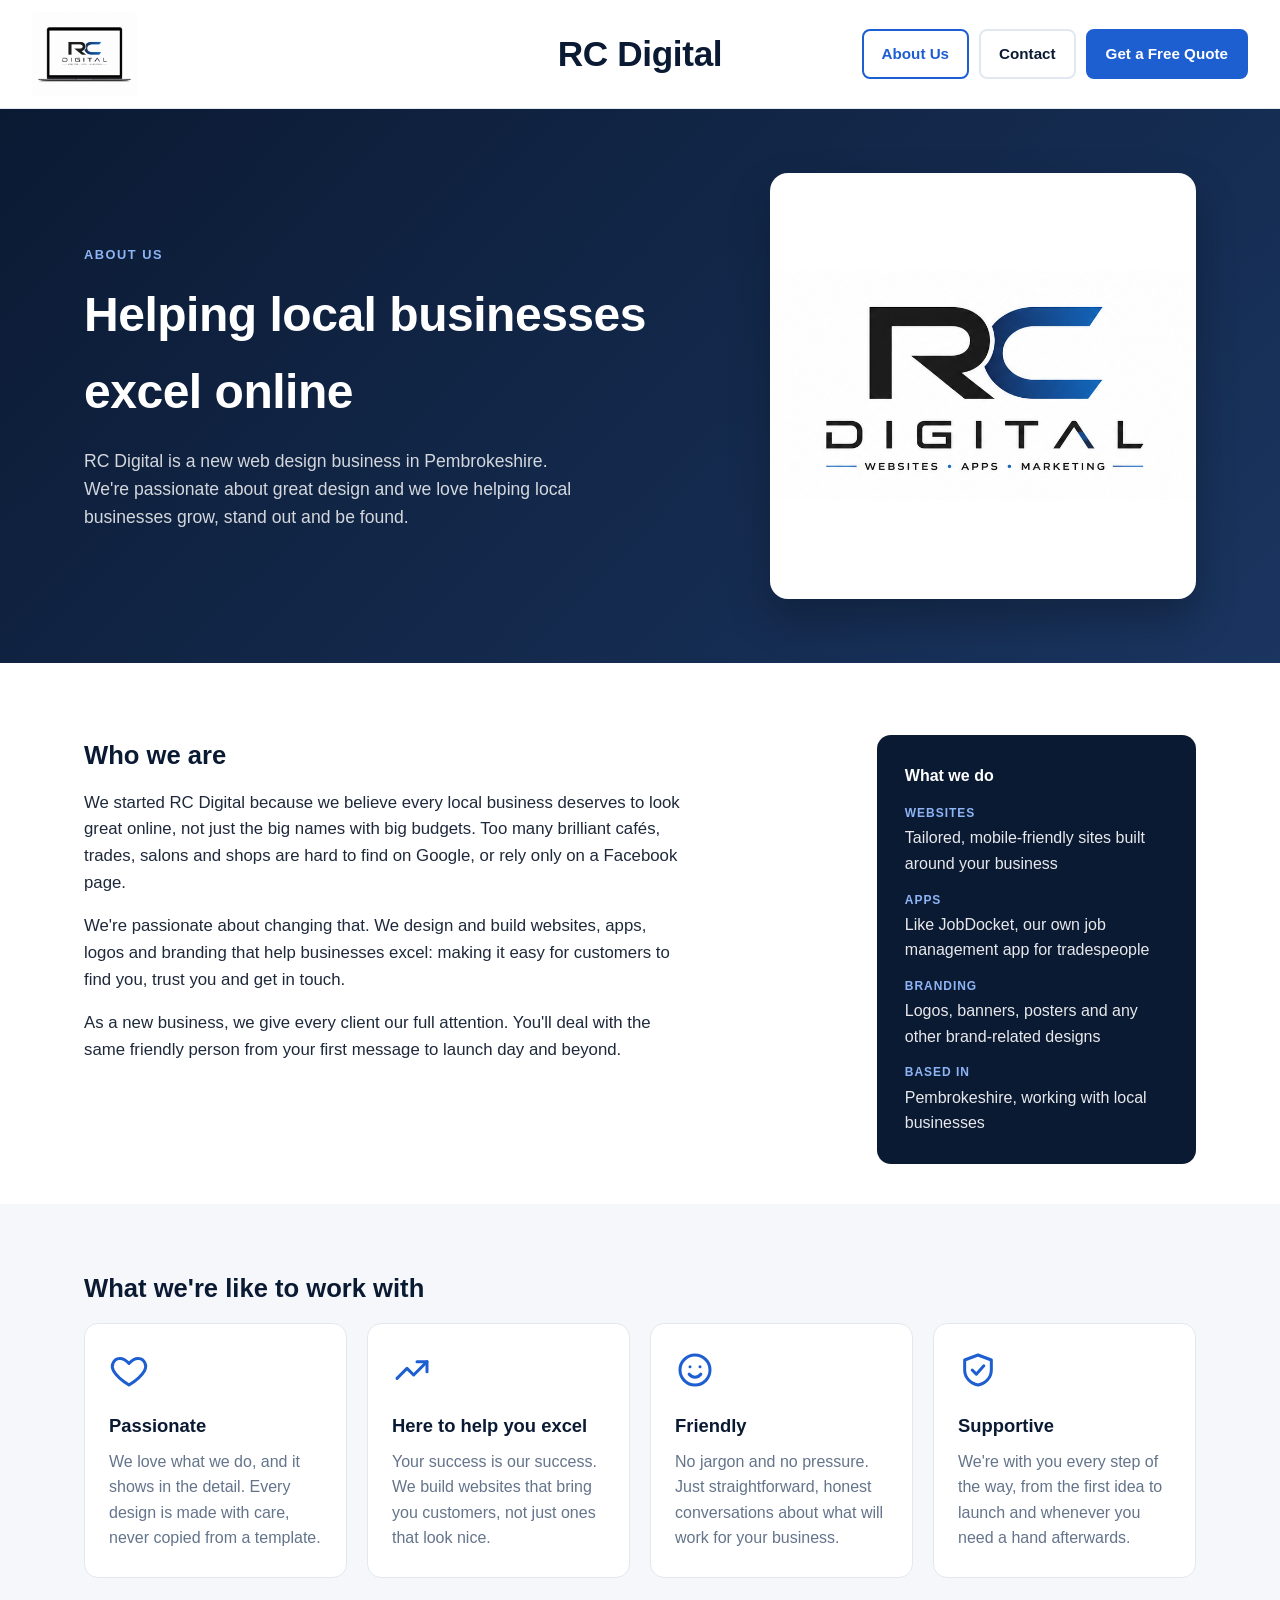
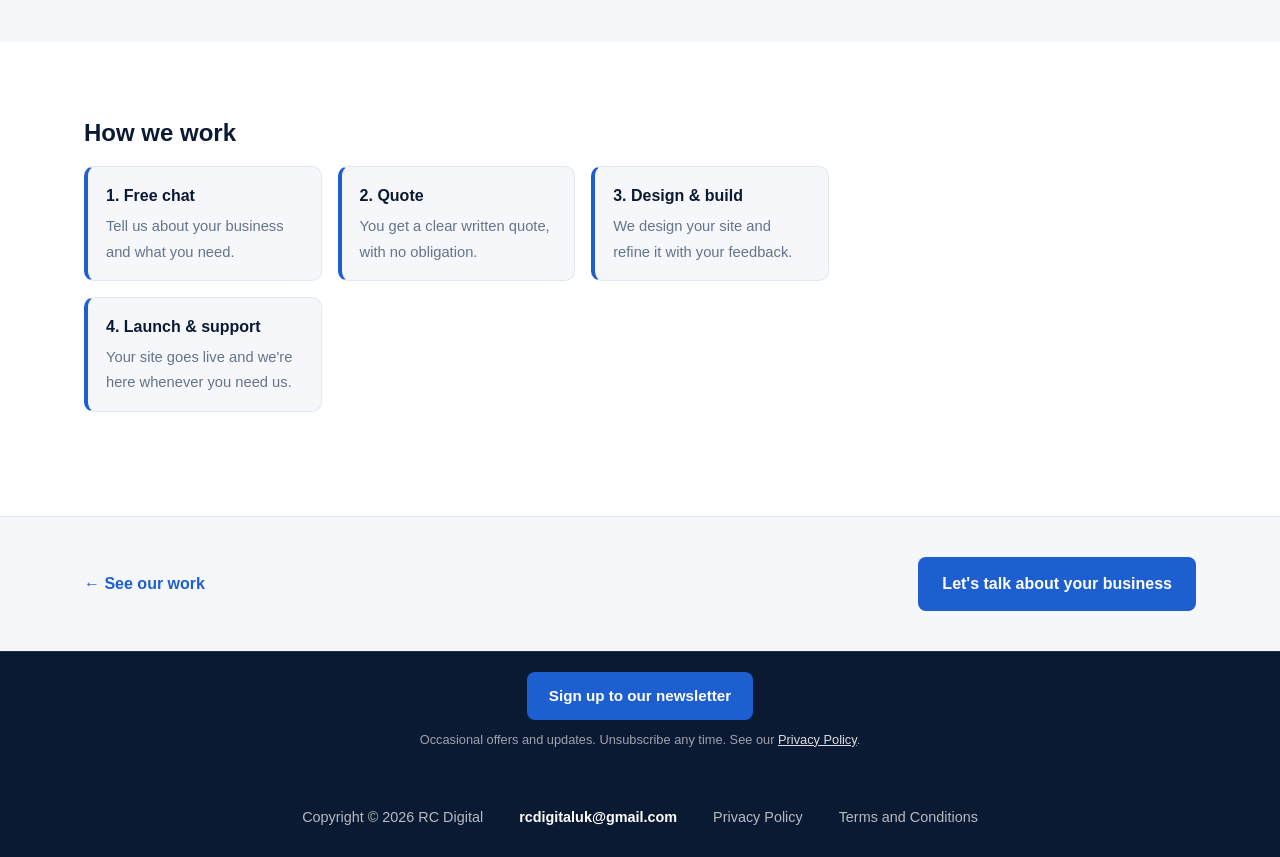
==== about.html @ ff8a7257 "Add About Us page and header navigation (About, Contact, Get a Free Quote) Co-Authored-By: Claude Op" ====
<!DOCTYPE html>
<html lang="en">
<head>
    <meta charset="utf-8">
    <meta name="viewport" content="width=device-width, initial-scale=1">
    <title>About Us | RC Digital</title>
    <meta name="description" content="RC Digital is a friendly, passionate web design business in Pembrokeshire, here to help local businesses excel online.">
    <link href="styles.css" rel="stylesheet">
</head>

<body>
<header>
    <a href="index.html"><img src="Images/logo.png" alt="RC Digital Logo" class="sitelogo"></a>
    <h1>RC Digital</h1>
    <nav class="site-nav" aria-label="Main">
        <a href="about.html" class="nav-btn" aria-current="page">About Us</a>
        <a href="contacts.html" class="nav-btn">Contact</a>
        <a href="contacts.html" class="nav-btn primary">Get a Free Quote</a>
    </nav>
</header>

<section class="job-hero">
    <div class="container">
        <div>
            <span class="eyebrow">About us</span>
            <h2>Helping local businesses excel online</h2>
            <p>RC Digital is a new web design business in Pembrokeshire. We're passionate about great design and we love helping local businesses grow, stand out and be found.</p>
        </div>
        <div class="job-logo" style="background-image:url(Images/rcdigital-logo.png); --logo-bg:#FFFFFF;" role="img" aria-label="RC Digital logo"></div>
    </div>
</section>

<section class="about-story">
    <div class="container">
        <div>
            <h3>Who we are</h3>
            <p>We started RC Digital because we believe every local business deserves to look great online, not just the big names with big budgets. Too many brilliant cafés, trades, salons and shops are hard to find on Google, or rely only on a Facebook page.</p>
            <p>We're passionate about changing that. We design and build websites, apps, logos and branding that help businesses excel: making it easy for customers to find you, trust you and get in touch.</p>
            <p>As a new business, we give every client our full attention. You'll deal with the same friendly person from your first message to launch day and beyond.</p>
        </div>
        <aside class="project-facts">
            <h4>What we do</h4>
            <dl>
                <div><dt>Websites</dt><dd>Tailored, mobile-friendly sites built around your business</dd></div>
                <div><dt>Apps</dt><dd>Like JobDocket, our own job management app for tradespeople</dd></div>
                <div><dt>Branding</dt><dd>Logos, banners, posters and any other brand-related designs</dd></div>
                <div><dt>Based in</dt><dd>Pembrokeshire, working with local businesses</dd></div>
            </dl>
        </aside>
    </div>
</section>

<section class="about-values">
    <div class="container">
        <h3>What we're like to work with</h3>
        <div class="values-grid">
            <div class="value-card">
                <svg class="brand-icon" viewBox="0 0 24 24" aria-hidden="true"><path d="M12 21s-7-4.4-9.3-8.6C1 9.3 2.6 5.5 6.2 5.1 8.4 4.8 10 6 12 8c2-2 3.6-3.2 5.8-2.9 3.6.4 5.2 4.2 3.5 7.3C19 16.6 12 21 12 21z"/></svg>
                <h4>Passionate</h4>
                <p>We love what we do, and it shows in the detail. Every design is made with care, never copied from a template.</p>
            </div>
            <div class="value-card">
                <svg class="brand-icon" viewBox="0 0 24 24" aria-hidden="true"><path d="M3 17l6-6 4 4 8-8"/><path d="M15 7h6v6"/></svg>
                <h4>Here to help you excel</h4>
                <p>Your success is our success. We build websites that bring you customers, not just ones that look nice.</p>
            </div>
            <div class="value-card">
                <svg class="brand-icon" viewBox="0 0 24 24" aria-hidden="true"><circle cx="12" cy="12" r="9"/><path d="M8.5 14.5c1 1.2 2.2 1.8 3.5 1.8s2.5-.6 3.5-1.8"/><path d="M9 10h.01M15 10h.01"/></svg>
                <h4>Friendly</h4>
                <p>No jargon and no pressure. Just straightforward, honest conversations about what will work for your business.</p>
            </div>
            <div class="value-card">
                <svg class="brand-icon" viewBox="0 0 24 24" aria-hidden="true"><path d="M12 3l8 3v6c0 4.5-3.4 8.2-8 9-4.6-.8-8-4.5-8-9V6z"/><path d="M8.5 12l2.5 2.5 4.5-5"/></svg>
                <h4>Supportive</h4>
                <p>We're with you every step of the way, from the first idea to launch and whenever you need a hand afterwards.</p>
            </div>
        </div>
    </div>
</section>

<section class="job-body">
    <div class="container about-steps">
        <div>
            <h3>How we work</h3>
            <ul class="feature-list">
                <li><strong>1. Free chat</strong><span>Tell us about your business and what you need.</span></li>
                <li><strong>2. Quote</strong><span>You get a clear written quote, with no obligation.</span></li>
                <li><strong>3. Design &amp; build</strong><span>We design your site and refine it with your feedback.</span></li>
                <li><strong>4. Launch &amp; support</strong><span>Your site goes live and we're here whenever you need us.</span></li>
            </ul>
        </div>
    </div>
</section>

<section class="job-nav">
    <div class="container">
        <a href="index.html#work" class="back-link">&larr; See our work</a>
        <a href="contacts.html" class="cta-link">Let's talk about your business</a>
    </div>
</section>

<div class="buttons">
    <a class="button2" href="mailto:rcdigitaluk@gmail.com?subject=Newsletter%20sign-up&amp;body=Hi%20RC%20Digital%2C%0A%0APlease%20add%20me%20to%20your%20newsletter%20for%20offers%20and%20updates.%20I%20understand%20I%20can%20unsubscribe%20at%20any%20time.%0A%0AName%3A%20%0ABusiness%20(optional)%3A%20">Sign up to our newsletter</a>
    <p class="newsletter-note">Occasional offers and updates. Unsubscribe any time. See our <a href="privacy.html">Privacy Policy</a>.</p>
</div>
<footer class="footer">
    <p>Copyright © 2026 RC Digital</p>
    <p><a class="footer-email" href="mailto:rcdigitaluk@gmail.com">rcdigitaluk@gmail.com</a></p>
    <p><a class="privpolicy" href="privacy.html">Privacy Policy</a></p>
    <p><a class="terms" href="terms.html">Terms and Conditions</a></p>
</footer>
</body>
</html>
---- styles.css ----
/* =========================================================
   RC DIGITAL — shared styles
   Palette: deep navy, brand blue, slate neutrals
   ========================================================= */
:root {
    --navy-900: #0B1A33;
    --navy-800: #102544;
    --navy-700: #1A3560;
    --blue-600: #1D5FD1;
    --blue-500: #2F74E8;
    --blue-100: #E6EFFD;
    --slate-50: #F5F7FA;
    --slate-200: #E2E8F0;
    --slate-500: #64748B;
    --slate-800: #1E293B;
    --white: #FFFFFF;

    --font: 'Inter', -apple-system, BlinkMacSystemFont, 'Segoe UI', Arial, sans-serif;
    --container: 1160px;
}

*, *::before, *::after { box-sizing: border-box; }

html, body {
    margin: 0;
    padding: 0;
}

body {
    font-family: var(--font);
    color: var(--slate-800);
    background-color: var(--white);
    line-height: 1.6;
    -webkit-font-smoothing: antialiased;
}

h1, h2, h3, h4, p { margin: 0; }
img { max-width: 100%; display: block; }
a { color: inherit; }

.container {
    max-width: var(--container);
    margin: 0 auto;
    padding: 0 24px;
}

/* ---------- Header ---------- */
header {
    background-color: var(--white);
    border-bottom: 1px solid var(--slate-200);
    padding: 12px 32px;
    display: grid;
    grid-template-columns: 1fr auto 1fr;
    align-items: center;
    gap: 16px;
}

.sitelogo {
    justify-self: start;
    height: 84px;
    width: auto;
    object-fit: contain;
}

h1 {
    color: var(--navy-900);
    font-size: 2.2rem;
    font-weight: 800;
    letter-spacing: -0.01em;
    justify-self: center;
}

.page-link {
    justify-self: end;
    text-decoration: none;
}

.button1 {
    font-family: var(--font);
    font-weight: 700;
    font-size: 1rem;
    color: var(--white);
    background-color: var(--blue-600);
    border: none;
    border-radius: 8px;
    padding: 14px 24px;
    cursor: pointer;
    transition: background-color .2s ease, transform .2s ease;
}

.button1:hover {
    background-color: var(--navy-700);
    transform: translateY(-2px);
}

/* ---------- Hero band ---------- */
.hero {
    background: linear-gradient(135deg, var(--navy-900), var(--navy-700));
}

.grassing {
    color: var(--white);
    padding: 72px 24px 32px;
    text-align: center;
}

.grassing h2 {
    font-size: clamp(1.8rem, 4vw, 2.8rem);
    font-weight: 800;
    letter-spacing: -0.01em;
}

.contents {
    padding: 0 24px 72px;
    text-align: center;
}

p.intro, .info {
    color: rgba(255, 255, 255, 0.82);
    font-size: 1.15rem;
    max-width: 720px;
    margin: 0 auto 10px;
}

/* ---------- Work grid ---------- */
.jobgrid {
    display: grid;
    grid-template-columns: repeat(auto-fit, minmax(240px, 1fr));
    background-color: var(--slate-50);
    padding: 72px max(24px, calc((100% - var(--container)) / 2));
    gap: 28px;
    justify-items: center;
}

.jobgrid h2 {
    grid-column: 1 / -1;
    text-align: center;
    color: var(--navy-900);
    font-size: 2rem;
    font-weight: 800;
    margin-bottom: 8px;
}

.job-link {
    text-decoration: none;
    width: 100%;
    max-width: 320px;
}

.job-card {
    position: relative;
    width: 100%;
    aspect-ratio: 1 / 1;
    border-radius: 14px;
    overflow: hidden;
    box-shadow: 0 6px 20px rgba(11, 26, 51, 0.10);
    transition: transform .25s ease, box-shadow .25s ease;
}

.job-card:hover {
    transform: translateY(-4px);
    box-shadow: 0 14px 30px rgba(11, 26, 51, 0.18);
}

.job1, .job2, .job3, .job4, .job5, .job6 {
    position: absolute;
    inset: 0;
    width: 100%;
    height: 100%;
    border: none;
    color: transparent;
    background-color: var(--white);
    background-size: contain;
    background-position: center;
    background-repeat: no-repeat;
    cursor: pointer;
    transition: filter .3s ease;
}

.job1 { background-image: url("Images/jobdocketlogo.png"); background-color: #000; }
.job2 { background-image: url("Images/applogo.png"); background-color: #F2F4F5; background-size: cover; }
.job3 { background-image: url("Images/lumalogo.png"); background-color: #F7EDE6; background-size: cover; }
.job4 { background-image: url("Images/northlogo.png.svg"); background-color: #FBF8F2; background-size: 85%; }
.job5 { background-image: url("Images/business.jpg"); }
.job6 { background-image: url("Images/company.jpeg"); background-color: #262626; background-size: cover; }

.job-card:hover .job1, .job-card:hover .job2, .job-card:hover .job3,
.job-card:hover .job4, .job-card:hover .job5, .job-card:hover .job6 {
    filter: blur(4px);
}

.job-overlay {
    position: absolute;
    inset: 0;
    display: flex;
    flex-direction: column;
    align-items: center;
    justify-content: center;
    gap: 8px;
    text-align: center;
    padding: 20px;
    color: var(--white);
    background: rgba(11, 26, 51, 0.78);
    opacity: 0;
    transition: opacity .3s ease;
}

.job-overlay h3 { font-size: 1.15rem; }
.job-overlay p { font-size: 0.92rem; color: rgba(255, 255, 255, 0.85); }

.job-card:hover .job-overlay { opacity: 1; }

/* ---------- Reviews ---------- */
.reviewheading {
    color: var(--white);
    font-size: 2rem;
    font-weight: 800;
    background-color: var(--navy-800);
    text-align: center;
    padding: 64px 24px 8px;
}

.reviews {
    position: relative;
    height: 170px;
    overflow: hidden;
    background-color: var(--navy-800);
}

.review-card {
    position: absolute;
    inset: 0;
    display: flex;
    align-items: center;
    justify-content: center;
    padding: 24px;
    text-align: center;
    opacity: 0;
    animation: cycle 12s infinite;
    color: rgba(255, 255, 255, 0.92);
    font-size: 1.3rem;
    font-style: italic;
    font-weight: 500;
}

.review-card:nth-child(2) { animation-delay: 4s; }
.review-card:nth-child(3) { animation-delay: 8s; }

@keyframes cycle {
    0%   { opacity: 0; }
    5%   { opacity: 1; }
    28%  { opacity: 1; }
    33%  { opacity: 0; }
    100% { opacity: 0; }
}

/* ---------- Footer ---------- */
.footer {
    background-color: var(--navy-900);
    color: rgba(255, 255, 255, 0.7);
    padding: 28px 24px;
    display: flex;
    flex-wrap: wrap;
    justify-content: center;
    gap: 12px 36px;
    font-size: 0.9rem;
}

.privpolicy, .terms {
    color: rgba(255, 255, 255, 0.7);
    text-decoration: none;
}

.privpolicy:hover, .terms:hover { color: var(--white); }

.buttons {
    background-color: var(--navy-900);
    border-top: 1px solid rgba(255, 255, 255, 0.1);
    padding: 20px 24px 28px;
    text-align: center;
}

.button2 {
    font-family: var(--font);
    font-weight: 600;
    font-size: 0.95rem;
    color: var(--white);
    background-color: var(--blue-600);
    border: none;
    border-radius: 8px;
    padding: 12px 22px;
    cursor: pointer;
    transition: background-color .2s ease;
}

.button2:hover { background-color: var(--blue-500); }

/* =========================================================
   Contact page
   ========================================================= */
.contactpage {
    background: linear-gradient(135deg, var(--navy-900), var(--navy-700));
    color: var(--white);
    text-align: center;
    padding: 72px 24px;
}

.contactpage h2 {
    font-size: clamp(1.8rem, 4vw, 2.6rem);
    font-weight: 800;
    margin-bottom: 12px;
}

.contacth2 {
    color: rgba(255, 255, 255, 0.82);
    font-size: 1.15rem;
    font-weight: 500;
}

.contactinfo {
    background-color: var(--slate-50);
    padding: 72px 24px;
    display: flex;
    flex-wrap: wrap;
    justify-content: center;
    gap: 24px;
}

.contact-item {
    background-color: var(--white);
    border: 1px solid var(--slate-200);
    border-radius: 14px;
    padding: 28px 32px;
    min-width: 260px;
    text-align: center;
    text-decoration: none;
    box-shadow: 0 6px 20px rgba(11, 26, 51, 0.06);
    transition: transform .2s ease, border-color .2s ease;
}

.contact-item:hover {
    transform: translateY(-3px);
    border-color: var(--blue-600);
}

.contact-item .label {
    display: block;
    font-size: 0.8rem;
    font-weight: 700;
    letter-spacing: 0.08em;
    text-transform: uppercase;
    color: var(--blue-600);
    margin-bottom: 6px;
}

.contact-item .value {
    font-size: 1.25rem;
    font-weight: 700;
    color: var(--navy-900);
}

/* =========================================================
   Job (case study) pages
   ========================================================= */
.job-hero {
    background: linear-gradient(135deg, var(--navy-900), var(--navy-700));
    color: var(--white);
    padding: 64px 0;
}

.job-hero .container {
    display: grid;
    grid-template-columns: 1.2fr 0.8fr;
    gap: 48px;
    align-items: center;
}

.eyebrow {
    display: inline-block;
    font-size: 0.8rem;
    font-weight: 700;
    letter-spacing: 0.12em;
    text-transform: uppercase;
    color: #8DB4F5;
    margin-bottom: 12px;
}

.job-hero h2 {
    font-size: clamp(2rem, 4vw, 3rem);
    font-weight: 800;
    letter-spacing: -0.01em;
    margin-bottom: 16px;
}

.job-hero p {
    color: rgba(255, 255, 255, 0.82);
    font-size: 1.1rem;
    max-width: 52ch;
}

.job-logo {
    aspect-ratio: 1 / 1;
    border-radius: 18px;
    background-color: var(--logo-bg, var(--white));
    background-size: contain;
    background-position: center;
    background-repeat: no-repeat;
    box-shadow: 0 20px 40px rgba(0, 0, 0, 0.25);
}

.job-body {
    padding: 72px 0;
}

.job-body .container {
    display: grid;
    grid-template-columns: 1.4fr 0.6fr;
    gap: 48px;
    align-items: start;
}

.job-body h3 {
    color: var(--navy-900);
    font-size: 1.5rem;
    font-weight: 800;
    margin-bottom: 14px;
}

.job-body p {
    color: var(--slate-500);
    margin-bottom: 16px;
}

.feature-list {
    list-style: none;
    padding: 0;
    margin: 8px 0 32px;
    display: grid;
    grid-template-columns: 1fr 1fr;
    gap: 16px;
}

.feature-list li {
    background-color: var(--slate-50);
    border: 1px solid var(--slate-200);
    border-left: 4px solid var(--blue-600);
    border-radius: 10px;
    padding: 16px 18px;
}

.feature-list strong {
    display: block;
    color: var(--navy-900);
    margin-bottom: 4px;
}

.feature-list span {
    color: var(--slate-500);
    font-size: 0.92rem;
}

.project-facts {
    background-color: var(--navy-900);
    color: var(--white);
    border-radius: 14px;
    padding: 28px;
    position: sticky;
    top: 24px;
}

.project-facts h4 {
    font-size: 1rem;
    margin-bottom: 16px;
}

.project-facts dl { margin: 0; display: grid; gap: 14px; }
.project-facts dt {
    font-size: 0.75rem;
    font-weight: 700;
    letter-spacing: 0.08em;
    text-transform: uppercase;
    color: #8DB4F5;
}
.project-facts dd { margin: 2px 0 0; color: rgba(255, 255, 255, 0.9); }

.job-nav {
    background-color: var(--slate-50);
    border-top: 1px solid var(--slate-200);
    padding: 40px 0;
}

.job-nav .container {
    display: flex;
    flex-wrap: wrap;
    justify-content: space-between;
    align-items: center;
    gap: 16px;
}

.back-link {
    color: var(--blue-600);
    font-weight: 700;
    text-decoration: none;
}

.back-link:hover { text-decoration: underline; }

.cta-link {
    background-color: var(--blue-600);
    color: var(--white);
    font-weight: 700;
    text-decoration: none;
    padding: 14px 24px;
    border-radius: 8px;
    transition: background-color .2s ease;
}

.cta-link:hover { background-color: var(--navy-700); }

/* =========================================================
   Responsive
   ========================================================= */
@media (max-width: 800px) {
    header {
        grid-template-columns: 1fr;
        justify-items: center;
        padding: 16px;
    }
    .sitelogo, .page-link { justify-self: center; }
    .sitelogo { height: 64px; }
    h1 { font-size: 1.8rem; }

    .job-hero .container,
    .job-body .container { grid-template-columns: 1fr; }
    .job-logo { max-width: 280px; }
    .feature-list { grid-template-columns: 1fr; }
    .project-facts { position: static; }

    .reviews { height: 220px; }
    .review-card { font-size: 1.1rem; }
}

.contact-note {
    display: block;
    max-width: 340px;
    margin: 10px auto 0;
    font-size: 0.92rem;
    color: var(--slate-500);
}

.footer-email {
    color: var(--white);
    font-weight: 600;
    text-decoration: none;
}

.footer-email:hover { text-decoration: underline; }

/* =========================================================
   Legal pages (privacy, terms)
   ========================================================= */
.legal {
    padding: 64px 0 80px;
}

.legal .container {
    max-width: 780px;
}

.legal .updated {
    color: var(--slate-500);
    font-size: 0.9rem;
    margin-bottom: 32px;
}

.legal h3 {
    color: var(--navy-900);
    font-size: 1.25rem;
    font-weight: 800;
    margin: 36px 0 10px;
}

.legal p,
.legal li {
    color: var(--slate-800);
    margin-bottom: 12px;
}

.legal ul {
    padding-left: 22px;
    margin: 0 0 12px;
}

.legal a {
    color: var(--blue-600);
    font-weight: 600;
}

/* Newsletter sign-up link styled as a button */
a.button2 {
    display: inline-block;
    text-decoration: none;
}

.newsletter-note {
    margin-top: 10px;
    font-size: 0.8rem;
    color: rgba(255, 255, 255, 0.6);
}

.newsletter-note a {
    color: rgba(255, 255, 255, 0.85);
}

/* =========================================================
   Work sections: real work + example designs
   ========================================================= */
.jobgrid .section-intro {
    grid-column: 1 / -1;
    text-align: center;
    color: var(--slate-500);
    font-size: 1.05rem;
    max-width: 620px;
    margin: -8px auto 12px;
}

.examplegrid {
    background-color: var(--white);
}

.job7 {
    position: absolute;
    inset: 0;
    width: 100%;
    height: 100%;
    border: none;
    color: transparent;
    background-color: var(--white);
    background-image: url("Images/totalgrouplogo.png");
    background-size: 88%;
    background-position: center;
    background-repeat: no-repeat;
    cursor: pointer;
    transition: filter .3s ease;
}

.job-card:hover .job7 { filter: blur(4px); }

.examplegrid .job-card {
    border: 1px solid var(--slate-200);
}

.example-tag {
    position: absolute;
    top: 12px;
    left: 12px;
    z-index: 1;
    background-color: var(--navy-900);
    color: var(--white);
    font-size: 0.72rem;
    font-weight: 700;
    letter-spacing: 0.08em;
    text-transform: uppercase;
    padding: 4px 10px;
    border-radius: 999px;
}

/* App screenshots on the Job Docket page */
.screens {
    display: grid;
    grid-template-columns: repeat(3, 1fr);
    gap: 16px;
    margin: 8px 0 32px;
}

.screens figure {
    margin: 0;
    text-align: center;
}

.screens img {
    width: 100%;
    border-radius: 16px;
    box-shadow: 0 10px 24px rgba(11, 26, 51, 0.18);
}

.screens figcaption {
    margin-top: 8px;
    font-size: 0.85rem;
    color: var(--slate-500);
}

.live-link {
    display: inline-block;
    margin: 0 0 32px;
    background-color: var(--blue-600);
    color: var(--white);
    font-weight: 700;
    text-decoration: none;
    padding: 12px 22px;
    border-radius: 8px;
}

.live-link:hover { background-color: var(--navy-700); }

@media (max-width: 800px) {
    .screens { grid-template-columns: 1fr 1fr; }
}

/* Centre the two real-work cards */
#work {
    grid-template-columns: repeat(2, minmax(0, 320px));
    justify-content: center;
}

@media (max-width: 720px) {
    #work { grid-template-columns: minmax(0, 320px); }
}

/* =========================================================
   Logos & brand design section
   ========================================================= */
.branding {
    background: linear-gradient(135deg, var(--navy-900), var(--navy-700));
    color: var(--white);
    padding: 72px 0;
    text-align: center;
}

.branding h2 {
    font-size: 2rem;
    font-weight: 800;
    margin-bottom: 12px;
}

.branding .section-intro {
    color: rgba(255, 255, 255, 0.82);
    font-size: 1.05rem;
    max-width: 680px;
    margin: 0 auto 40px;
}

.brand-grid {
    display: grid;
    grid-template-columns: repeat(auto-fit, minmax(220px, 1fr));
    gap: 24px;
    text-align: left;
}

.brand-card {
    background: rgba(255, 255, 255, 0.06);
    border: 1px solid rgba(255, 255, 255, 0.15);
    border-radius: 14px;
    padding: 28px 24px;
    transition: transform .25s ease, background-color .25s ease;
}

.brand-card:hover {
    transform: translateY(-4px);
    background: rgba(255, 255, 255, 0.10);
}

.brand-icon {
    width: 40px;
    height: 40px;
    fill: none;
    stroke: #8DB4F5;
    stroke-width: 1.8;
    stroke-linecap: round;
    stroke-linejoin: round;
    margin-bottom: 14px;
}

.brand-card h3 {
    font-size: 1.15rem;
    margin-bottom: 8px;
}

.brand-card p {
    color: rgba(255, 255, 255, 0.78);
    font-size: 0.95rem;
}

.brand-cta {
    margin-top: 40px;
}

.brand-cta .cta-link {
    display: inline-block;
}
/* Logos we've designed */
.logo-work-heading {
    font-size: 1.3rem;
    font-weight: 800;
    margin: 56px 0 20px;
}

.logo-work {
    display: grid;
    grid-template-columns: repeat(2, minmax(0, 360px));
    justify-content: center;
    gap: 28px;
}

.logo-tile {
    margin: 0;
    text-align: left;
}

.logo-frame {
    aspect-ratio: 4 / 3;
    border-radius: 14px;
    overflow: hidden;
    display: flex;
    align-items: center;
    justify-content: center;
    padding: 20px;
    box-shadow: 0 14px 30px rgba(0, 0, 0, 0.25);
}

.logo-frame-light { background-color: var(--white); }
.logo-frame-dark  { background-color: #000000; }

.logo-frame img {
    max-width: 100%;
    max-height: 100%;
    object-fit: contain;
}

.logo-tile figcaption {
    margin-top: 12px;
}

.logo-tile figcaption strong {
    display: block;
    font-size: 1.05rem;
}

.logo-tile figcaption span {
    color: rgba(255, 255, 255, 0.75);
    font-size: 0.92rem;
}

@media (max-width: 720px) {
    .logo-work { grid-template-columns: minmax(0, 360px); }
}
/* Dog grooming example card */
.job8 {
    position: absolute;
    inset: 0;
    width: 100%;
    height: 100%;
    border: none;
    color: transparent;
    background-color: #E6F4F1;
    background-image: url("Images/pawprint-logo.svg");
    background-size: cover;
    background-position: center;
    cursor: pointer;
    transition: filter .3s ease;
}

.job-card:hover .job8 { filter: blur(4px); }
/* =========================================================
   Header navigation (About Us / Contact / Get a Free Quote)
   ========================================================= */
.site-nav {
    justify-self: end;
    display: flex;
    flex-wrap: wrap;
    justify-content: flex-end;
    gap: 10px;
}

.nav-btn {
    font-family: var(--font);
    font-weight: 700;
    font-size: 0.95rem;
    text-decoration: none;
    color: var(--navy-900);
    background-color: var(--white);
    border: 2px solid var(--slate-200);
    border-radius: 8px;
    padding: 11px 18px;
    white-space: nowrap;
    transition: border-color .2s ease, color .2s ease, background-color .2s ease, transform .2s ease;
}

.nav-btn:hover {
    border-color: var(--blue-600);
    color: var(--blue-600);
    transform: translateY(-2px);
}

.nav-btn[aria-current="page"] {
    border-color: var(--blue-600);
    color: var(--blue-600);
}

.nav-btn.primary {
    background-color: var(--blue-600);
    border-color: var(--blue-600);
    color: var(--white);
}

.nav-btn.primary:hover {
    background-color: var(--navy-700);
    border-color: var(--navy-700);
    color: var(--white);
}

.nav-btn:focus-visible {
    outline: 3px solid var(--blue-500);
    outline-offset: 2px;
}

@media (max-width: 800px) {
    .site-nav { justify-self: center; justify-content: center; }
    .nav-btn { padding: 9px 14px; font-size: 0.9rem; }
}

/* =========================================================
   About page
   ========================================================= */
.about-story {
    padding: 72px 0 40px;
}

.about-story .container {
    display: grid;
    grid-template-columns: 1.4fr 0.6fr;
    gap: 48px;
    align-items: start;
}

.about-story h3,
.about-values h3 {
    color: var(--navy-900);
    font-size: 1.6rem;
    font-weight: 800;
    margin-bottom: 14px;
}

.about-story p {
    color: var(--slate-800);
    font-size: 1.05rem;
    margin-bottom: 16px;
    max-width: 65ch;
}

.about-values {
    background-color: var(--slate-50);
    padding: 64px 0;
}

.values-grid {
    display: grid;
    grid-template-columns: repeat(auto-fit, minmax(230px, 1fr));
    gap: 20px;
}

.value-card {
    background-color: var(--white);
    border: 1px solid var(--slate-200);
    border-radius: 14px;
    padding: 26px 24px;
}

.value-card .brand-icon {
    stroke: var(--blue-600);
}

.value-card h4 {
    color: var(--navy-900);
    font-size: 1.15rem;
    margin: 0 0 8px;
}

.value-card p {
    color: var(--slate-500);
}

.about-steps {
    display: block;
}

.about-steps .feature-list {
    grid-template-columns: repeat(auto-fit, minmax(220px, 1fr));
}

@media (max-width: 800px) {
    .about-story .container { grid-template-columns: 1fr; }
}
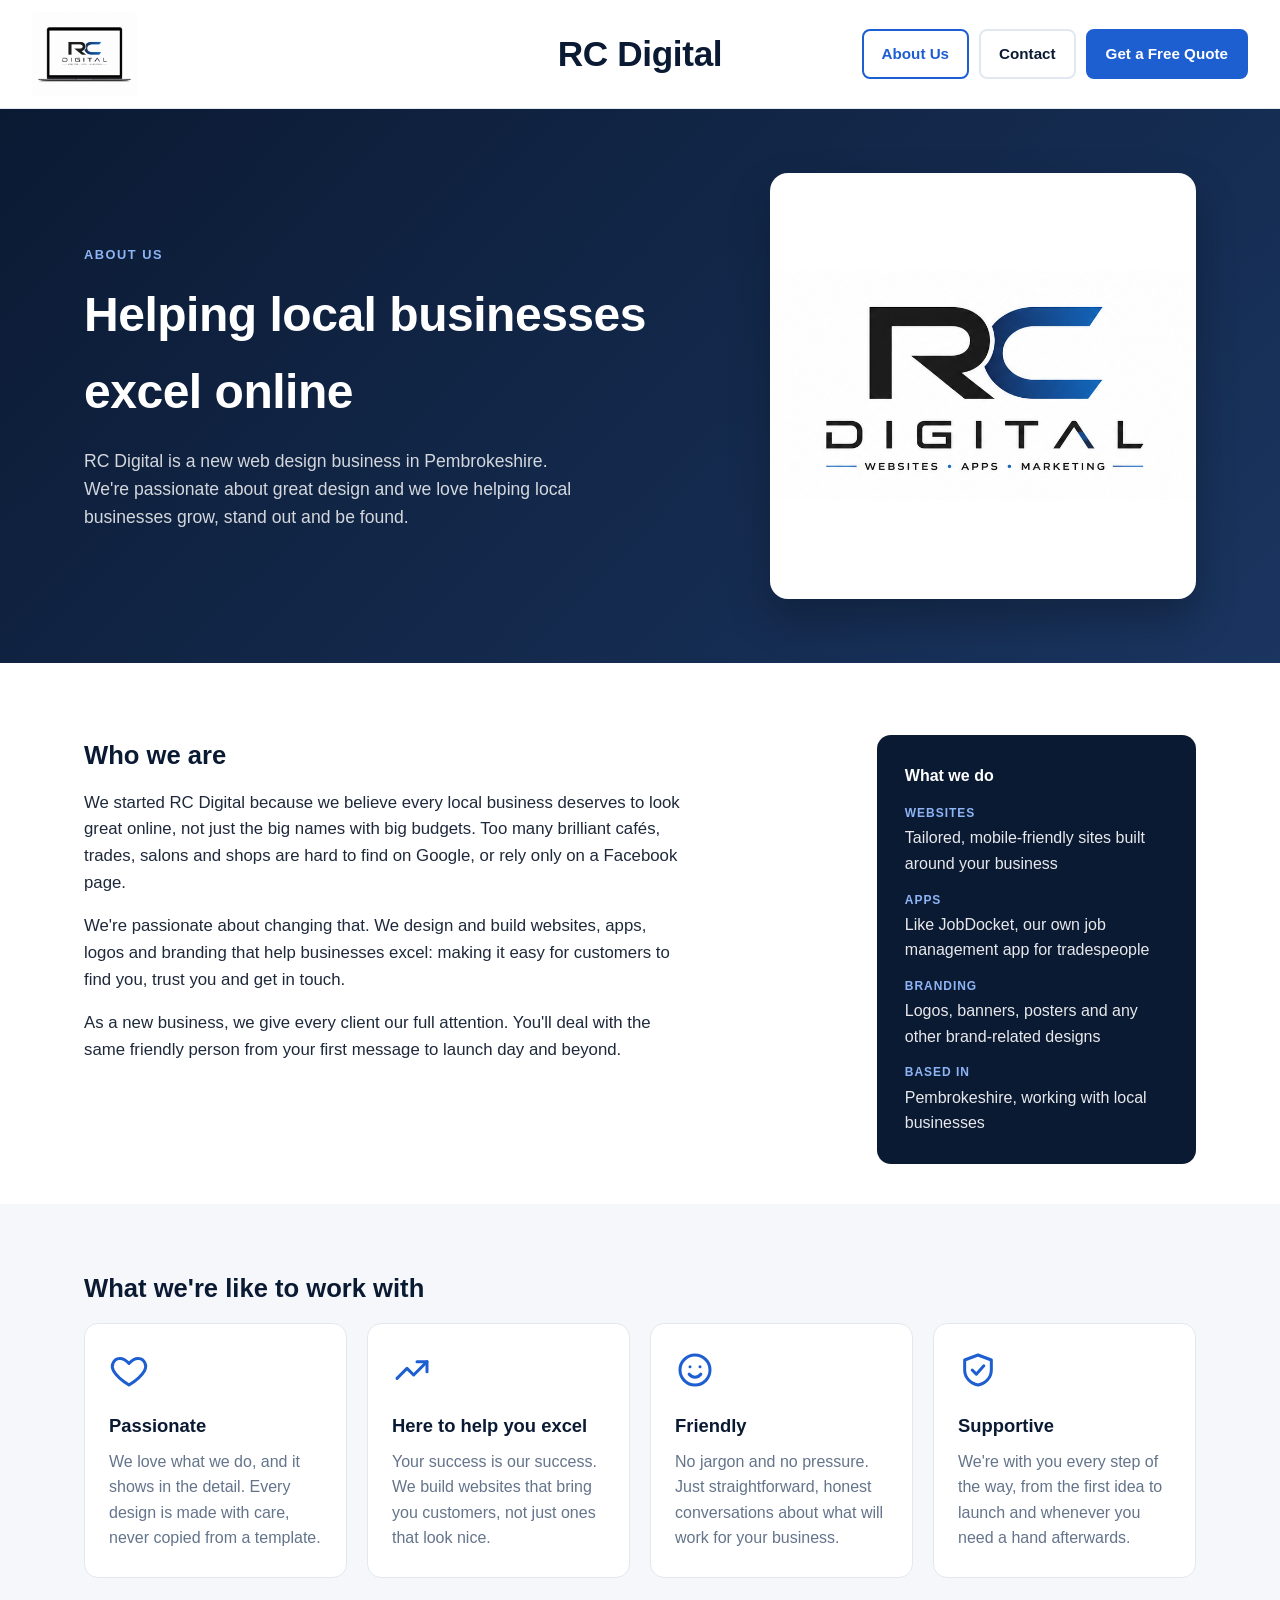
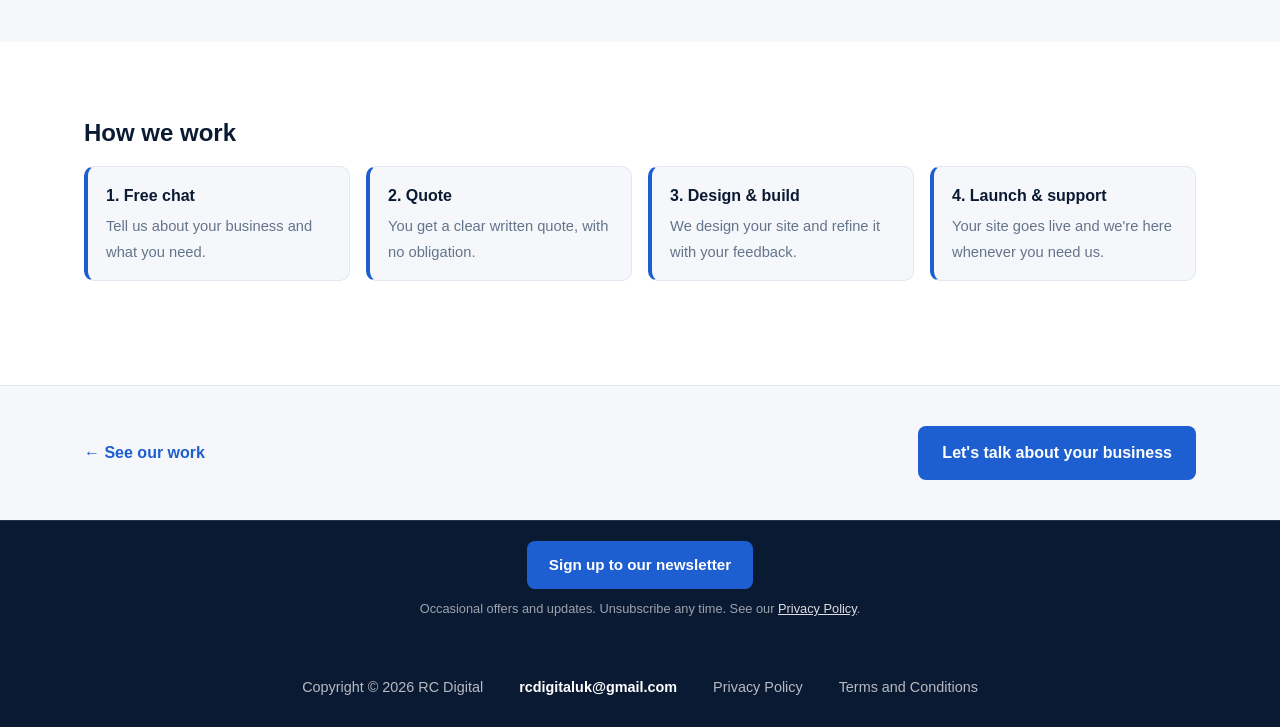
==== commit 2707b069: "Redesign contact page with enquiry form, contact card and FAQ Co-Authored-By: Claude Opus 5.5 <norep" ====
--- a/about.html
+++ b/about.html
@@ -15,7 +15,7 @@
     <nav class="site-nav" aria-label="Main">
         <a href="about.html" class="nav-btn" aria-current="page">About Us</a>
         <a href="contacts.html" class="nav-btn">Contact</a>
-        <a href="contacts.html" class="nav-btn primary">Get a Free Quote</a>
+        <a href="contacts.html#enquiry" class="nav-btn primary">Get a Free Quote</a>
     </nav>
 </header>
 
--- a/styles.css
+++ b/styles.css
@@ -990,4 +990,312 @@
 
 @media (max-width: 800px) {
     .about-story .container { grid-template-columns: 1fr; }
+}
+/* Value cards: 4 across, 2 x 2 on tablets, 1 column on phones */
+.values-grid { grid-template-columns: repeat(4, minmax(0, 1fr)); }
+@media (max-width: 1000px) { .values-grid { grid-template-columns: repeat(2, minmax(0, 1fr)); } }
+@media (max-width: 560px) { .values-grid { grid-template-columns: 1fr; } }
+/* How we work: use the full width (overrides the two-column job-body layout) */
+.job-body .about-steps { display: block; }
+.about-steps .feature-list { grid-template-columns: repeat(4, minmax(0, 1fr)); }
+@media (max-width: 1000px) { .about-steps .feature-list { grid-template-columns: repeat(2, minmax(0, 1fr)); } }
+@media (max-width: 560px) { .about-steps .feature-list { grid-template-columns: 1fr; } }
+/* =========================================================
+   Contact page (redesign)
+   ========================================================= */
+.contact-hero {
+    background: linear-gradient(135deg, var(--navy-900), var(--navy-700));
+    color: var(--white);
+    padding: 64px 0 56px;
+}
+
+.contact-hero h2 {
+    font-size: clamp(2rem, 4vw, 2.8rem);
+    font-weight: 800;
+    margin-bottom: 14px;
+    text-wrap: balance;
+}
+
+.contact-hero p {
+    color: rgba(255, 255, 255, 0.82);
+    font-size: 1.1rem;
+    max-width: 62ch;
+}
+
+.trust-list {
+    list-style: none;
+    padding: 0;
+    margin: 24px 0 0;
+    display: flex;
+    flex-wrap: wrap;
+    gap: 10px 26px;
+    font-weight: 700;
+}
+
+.trust-list li::before {
+    content: "\2713";
+    color: #8DB4F5;
+    margin-right: 8px;
+}
+
+.contact-main {
+    background-color: var(--slate-50);
+    padding: 56px 0 64px;
+}
+
+.contact-main .container {
+    display: grid;
+    grid-template-columns: minmax(0, 1.5fr) minmax(0, 1fr);
+    gap: 32px;
+    align-items: start;
+}
+
+.enquiry-form {
+    background-color: var(--white);
+    border: 1px solid var(--slate-200);
+    border-radius: 16px;
+    padding: 32px;
+    display: grid;
+    gap: 18px;
+    box-shadow: 0 10px 30px rgba(11, 26, 51, 0.06);
+}
+
+.enquiry-form h3 {
+    color: var(--navy-900);
+    font-size: 1.5rem;
+    font-weight: 800;
+}
+
+.form-intro {
+    color: var(--slate-500);
+    margin-top: -8px;
+}
+
+.form-row {
+    display: grid;
+    grid-template-columns: 1fr 1fr;
+    gap: 16px;
+}
+
+.enquiry-form label {
+    display: grid;
+    gap: 6px;
+    font-weight: 700;
+    font-size: 0.92rem;
+    color: var(--navy-900);
+}
+
+.enquiry-form input[type="text"],
+.enquiry-form input[type="email"],
+.enquiry-form input[type="tel"],
+.enquiry-form textarea {
+    font: inherit;
+    font-weight: 400;
+    font-size: 1rem;
+    padding: 12px 14px;
+    border: 1px solid var(--slate-200);
+    border-radius: 10px;
+    background-color: var(--white);
+    color: var(--slate-800);
+    min-width: 0;
+    transition: border-color .2s ease, box-shadow .2s ease;
+}
+
+.enquiry-form textarea { resize: vertical; min-height: 120px; }
+
+.enquiry-form input:focus,
+.enquiry-form textarea:focus {
+    outline: none;
+    border-color: var(--blue-600);
+    box-shadow: 0 0 0 3px var(--blue-100);
+}
+
+.req { color: var(--blue-600); }
+.optional { color: var(--slate-500); font-weight: 400; }
+
+.enquiry-form fieldset {
+    border: 0;
+    padding: 0;
+    margin: 0;
+    display: grid;
+    gap: 10px;
+}
+
+.enquiry-form legend {
+    font-weight: 700;
+    font-size: 0.92rem;
+    color: var(--navy-900);
+    padding: 0;
+    margin-bottom: 10px;
+}
+
+.choice-grid {
+    display: grid;
+    grid-template-columns: repeat(3, minmax(0, 1fr));
+    gap: 10px;
+}
+
+.enquiry-form label.choice {
+    display: flex;
+    align-items: center;
+    gap: 10px;
+    font-weight: 600;
+    border: 1px solid var(--slate-200);
+    border-radius: 10px;
+    padding: 11px 12px;
+    cursor: pointer;
+    transition: border-color .2s ease, background-color .2s ease;
+}
+
+.enquiry-form label.choice:hover { border-color: var(--blue-600); }
+.choice input { accent-color: var(--blue-600); width: 18px; height: 18px; flex: none; }
+.enquiry-form label.choice:has(input:checked) { border-color: var(--blue-600); background-color: var(--blue-100); }
+
+.submit-btn {
+    justify-self: start;
+    font: inherit;
+    font-weight: 700;
+    font-size: 1.05rem;
+    color: var(--white);
+    background-color: var(--blue-600);
+    border: none;
+    border-radius: 10px;
+    padding: 14px 28px;
+    cursor: pointer;
+    transition: background-color .2s ease, transform .2s ease;
+}
+
+.submit-btn:hover { background-color: var(--navy-700); transform: translateY(-2px); }
+.submit-btn:focus-visible { outline: 3px solid var(--blue-500); outline-offset: 2px; }
+
+.form-status { font-weight: 700; min-height: 1em; }
+.form-status.ok { color: #17663A; }
+.form-status.error { color: #B42318; }
+.form-small { font-size: 0.85rem; color: var(--slate-500); }
+.form-small a { color: var(--blue-600); }
+
+.contact-side { display: grid; gap: 20px; }
+
+.contact-card {
+    background-color: var(--navy-900);
+    color: var(--white);
+    border-radius: 16px;
+    padding: 26px;
+    display: grid;
+    gap: 12px;
+}
+
+.contact-card h3 { font-size: 1.15rem; font-weight: 800; }
+.contact-card p { color: rgba(255, 255, 255, 0.78); }
+
+.email-link {
+    font-size: 1.3rem;
+    font-weight: 800;
+    color: #8DB4F5;
+    text-decoration: none;
+    word-break: break-word;
+}
+
+.email-link:hover { text-decoration: underline; }
+
+.copy-btn {
+    justify-self: start;
+    font: inherit;
+    font-weight: 700;
+    font-size: 0.9rem;
+    color: var(--white);
+    background: transparent;
+    border: 1px solid rgba(255, 255, 255, 0.35);
+    border-radius: 8px;
+    padding: 8px 14px;
+    cursor: pointer;
+}
+
+.copy-btn:hover { border-color: var(--white); }
+
+.contact-card.light {
+    background-color: var(--white);
+    color: var(--slate-800);
+    border: 1px solid var(--slate-200);
+}
+
+.contact-card.light h3 { color: var(--navy-900); }
+.contact-card.light p { color: var(--slate-500); }
+
+.next-steps {
+    list-style: none;
+    padding: 0;
+    margin: 0;
+    display: grid;
+    gap: 14px;
+    counter-reset: step;
+}
+
+.next-steps li {
+    display: grid;
+    grid-template-columns: 32px 1fr;
+    column-gap: 12px;
+}
+
+.next-steps li::before {
+    counter-increment: step;
+    content: counter(step);
+    grid-row: span 2;
+    width: 32px;
+    height: 32px;
+    border-radius: 50%;
+    background-color: var(--blue-100);
+    color: var(--blue-600);
+    font-weight: 800;
+    display: grid;
+    place-items: center;
+}
+
+.next-steps strong { color: var(--navy-900); }
+.next-steps span { color: var(--slate-500); font-size: 0.92rem; }
+
+.contact-faq {
+    padding: 56px 0 64px;
+}
+
+.contact-faq h3 {
+    color: var(--navy-900);
+    font-size: 1.6rem;
+    font-weight: 800;
+    margin-bottom: 18px;
+}
+
+.faq-list {
+    display: grid;
+    gap: 12px;
+    max-width: 820px;
+}
+
+.faq-list details {
+    border: 1px solid var(--slate-200);
+    border-radius: 12px;
+    padding: 16px 20px;
+    background-color: var(--white);
+}
+
+.faq-list summary {
+    cursor: pointer;
+    font-weight: 700;
+    color: var(--navy-900);
+}
+
+.faq-list details p {
+    margin-top: 10px;
+    color: var(--slate-500);
+}
+
+@media (max-width: 900px) {
+    .contact-main .container { grid-template-columns: 1fr; }
+    .choice-grid { grid-template-columns: repeat(2, minmax(0, 1fr)); }
+}
+
+@media (max-width: 560px) {
+    .form-row { grid-template-columns: 1fr; }
+    .choice-grid { grid-template-columns: 1fr; }
+    .enquiry-form { padding: 22px; }
 }
